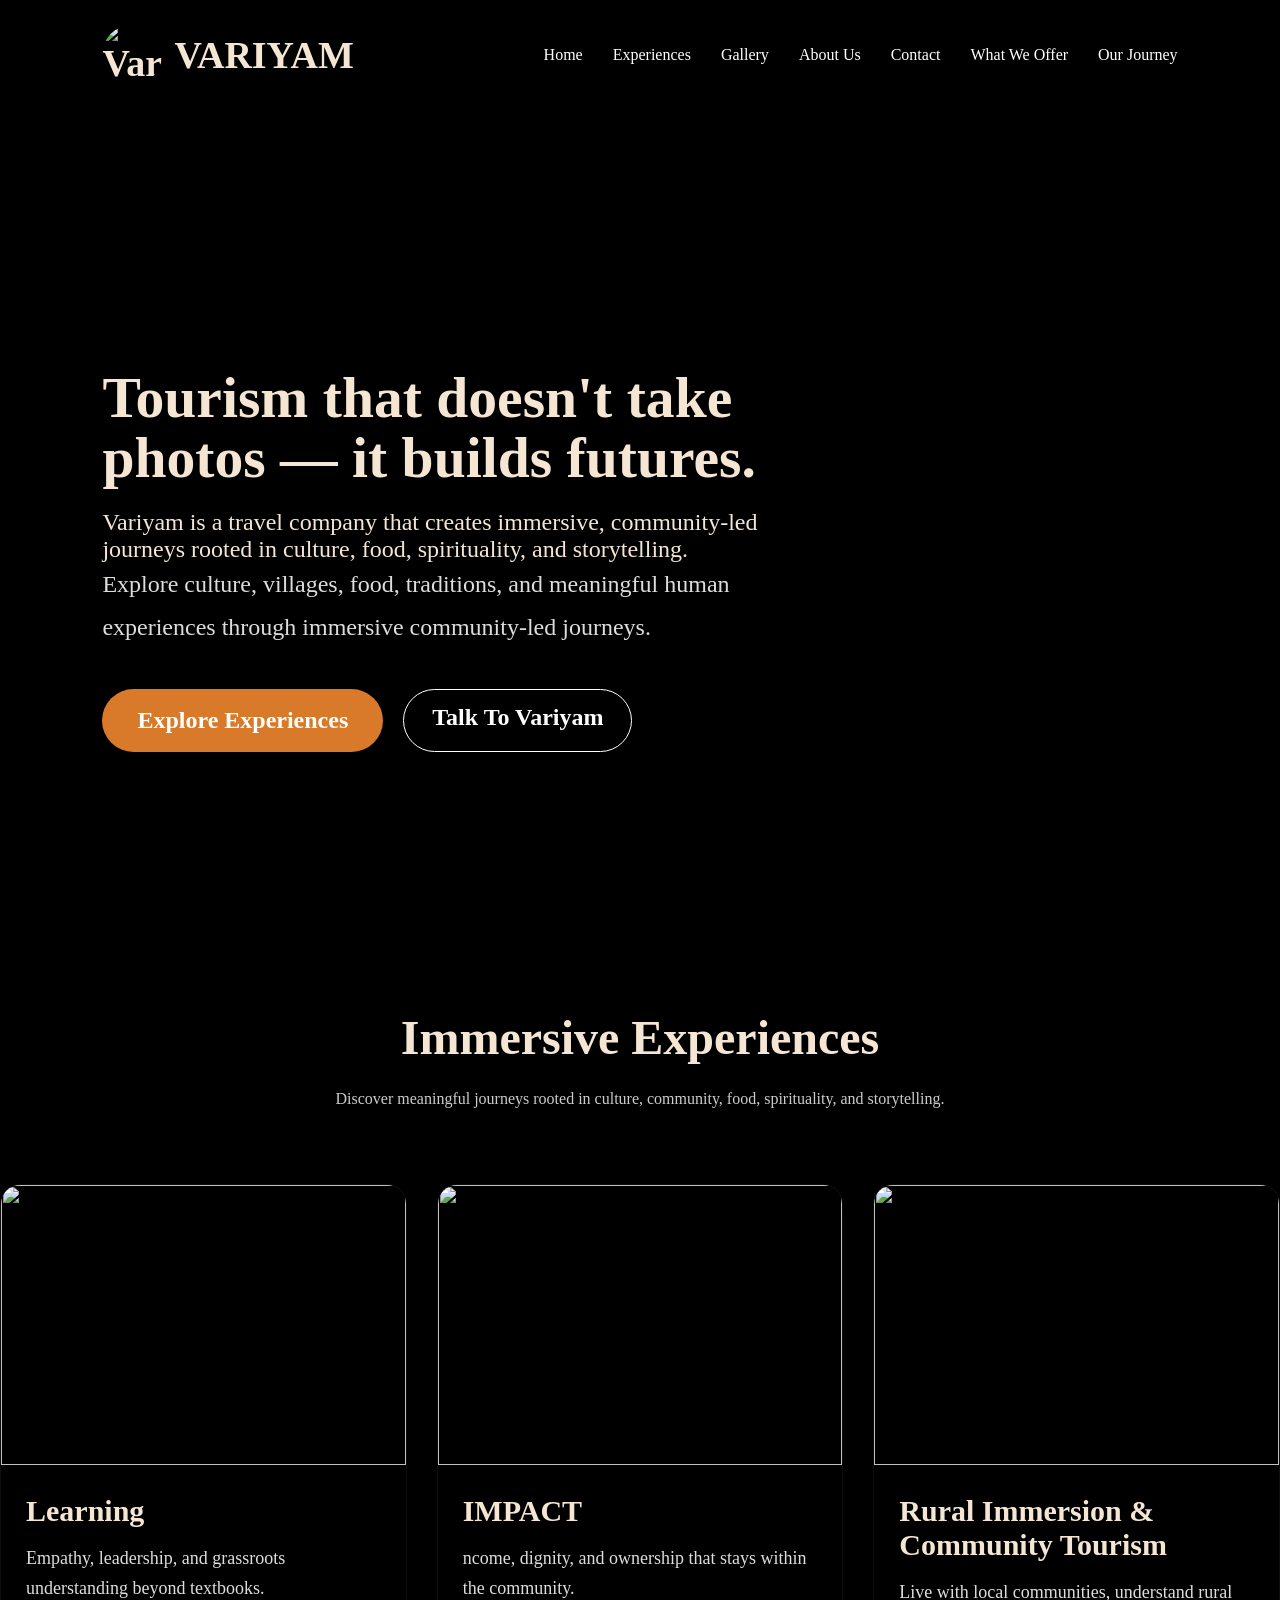
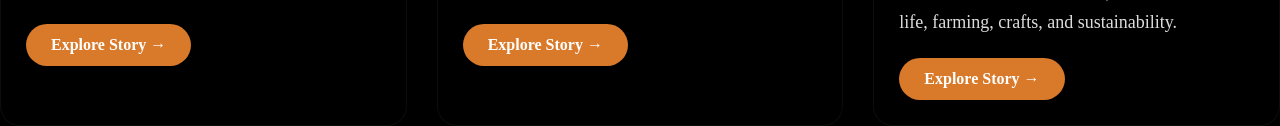
==== index.html @ bc0e55f5 "Add files via upload" ====
<!DOCTYPE html>
<html>
    <head>
    <meta charset="UTF-8">
    <meta name="viewport" content="width=device-width, initial-scale=1.0">

    <title>Variyam</title>
      <!-- Google Font -->
    <link rel="preconnect" href="https://fonts.googleapis.com">

    <link href="https://fonts.googleapis.com/css2?family=Poppins:wght@300;400;500;600;700&display=swap" rel="stylesheet">

    <!-- CSS -->
    <link rel="stylesheet" href="style.css">
</head>

<body>

    <!-- ================= NAVBAR ================= -->

    <nav>

      <div class="logo">
    <img src="images/logo.png" alt="Variyam Logo">
    <span>VARIYAM</span>
</div>

        <ul>

            <li><a href="index.html">Home</a></li>

            <li><a href="experiences.html">Experiences</a></li>

            <li><a href="gallery.html">Gallery</a></li>

            <li><a href="about us.html">About Us</a></li>

            <li><a href="contact.html">Contact</a></li>
            
            <li><a href="What we offer.html">What We Offer</a></li>
            
              <li><a href="journey.html">Our Journey</a></li>

        </ul>

    </nav>
       <!-- ================= HERO SECTION ================= -->

    <section class="hero">

        <!-- LEFT CONTENT -->

        <div class="hero-content">

            <h1>
               Tourism that doesn't take photos — it builds futures.
            </h1>
<h2 style="font-weight: 400; margin-top: 20px;">
                Variyam is a travel company that creates immersive, community-led journeys rooted in culture, food, spirituality, and storytelling.
            <p>
                Explore culture, villages, food, traditions,
                and meaningful human experiences through
                immersive community-led journeys.
            </p>

            <div class="hero-buttons">

                <a href="experiences.html" class="explore-btn">
    Explore Experiences
</a>

                <a href="contact.html" class="btn-secondary">
                    Talk To Variyam
                </a>

            </div>

        </div>

    </section>
    <!-- ================= EXPERIENCES SECTION ================= -->
    <section class="experience">
        <div class="section-title">
            <h2>   Immersive Experiences</h2>
            <p>Discover meaningful journeys rooted in culture,
            community, food, spirituality, and storytelling.</p>
        
        </div>
         <!-- EXPERIENCE CARDS -->
           <div class="experience-container">
           <!-- CARD 1 -->

        <div class="experience-card">
             <img src="images/Learn.jpeg">

            <div class="card-content">
                <h3>Learning </h3>
                <p> Empathy, leadership, and grassroots understanding beyond textbooks.</p>
                      <a href="">
                    Explore Story →
                </a>
           </div>
           </div>
            <!-- CARD 2 -->

        <div class="experience-card">

            <img src="images/impact.jpeg">

            <div class="card-content">

                <h3>
                   IMPACT
                </h3>

                <p>
                   ncome, dignity, and ownership that stays within the community.
                </p>

                <a href="">
                    Explore Story →
                </a>

            </div>

        </div>

        <!-- CARD 3 -->

        <div class="experience-card">

            <img src="images/immersion1.jpeg">

            <div class="card-content">

                <h3>
                   Rural Immersion & Community Tourism
                </h3>

                <p>
                    Live with local communities, understand
                    rural life, farming, crafts, and sustainability.
                </p>

                <a href="">
                    Explore Story →
                </a>

            </div>

        </div>
    </section>
</body>

</html>
---- style.css ----
/* ================= GLOBAL ================= */

*{
    margin:0;
    padding:0;
    box-sizing:border-box;
   
}

html,
body{
    min-height:100%;
    background:#000;
}

body{
    font-family:'times new roman', serif;
    background:transparent;
    color:#f5e6d3;
}

/* ================= NAVBAR ================= */

nav{
    width:100%;

    display:flex;
    justify-content:space-between;   
    align-items:center;

    padding:25px 8%;

    position:sticky;
    top:0;

    z-index:1001;

    background:transparent;

    backdrop-filter:blur(10px);
}

.top-bar {
    position:sticky;
    top:0;
    height:48px;
    width:100%;
    background:rgba(0,0,0,0.35);
    display:flex;
    align-items:center;
    justify-content:center;
    z-index:1002;
}

.top-bar + nav {
    top:48px;
}

.top-wrap {
    width:100%;
    max-width:1200px;
    display:flex;
    justify-content:space-between;
    align-items:center;
    padding:0 8%;
    font-size:0.95rem;
    color:#f5e6d3;
}

.top-left,
.top-right {
    display:flex;
    align-items:center;
    gap:28px;
    flex-wrap:wrap;
}

.top-bar a {
    color:#ad9c86;
    text-decoration:none;
    font-weight:500;
}

.top-icon {
    margin-right:8px;
    font-size:1rem;
}

.top-right a {
    display:inline-flex;
    align-items:center;
    gap:8px;
    border-left:1px solid rgba(0,0,0,0.1);
    padding-left:18px;
}

.top-right a:first-child {
    border-left:none;
    padding-left:0;
}

.logo{
   display: flex;
   align-items: center;
   gap: 12px;
   font-size:38px;
    font-weight:700;
    color:#f5e6d3;
}
.logo img{
    width:60px;
    height:60px;

    object-fit:cover;
    border-radius:50%;
}

nav ul{
    display:flex;
    gap:30px;

    list-style:none;
}

nav ul li a{
    text-decoration:none;
    color:white;

    font-size:16px;
    transition:0.3s;
}

nav ul li a:hover{
    color:#c46b2a;
}

/* ================= HERO ================= */

.hero{
    width:100%;
    min-height:100vh;

    display:flex;
    align-items:center;

    padding:80px 8%;

    position:relative;

    background-image:
    linear-gradient(
        rgba(0,0,0,0.65),
        rgba(0,0,0,0.65)
    ),
    url("images/map.jpeg");

    background-size:cover;
    background-position:center;
    background-repeat:no-repeat;

  
}

.hero-content{
    max-width:700px;

    background:transparent;

    z-index:2;
}

/* LEFT CONTENT */


.hero-content h1{
    font: size 95px;
    line-height:1;

    font-weight:700;
   margin-bottom:30px;

    color:#f5e6d3;
}

.hero-content p{
    font-size:24px;
    line-height:1.8;

    margin-bottom:40px;

    color:#dddddd;
}

/* BUTTONS */

.hero-buttons{
    display:flex;
    gap:20px;
}

.btn,
.btn-secondary{
    padding:14px 28px;

    border-radius:40px;

    text-decoration:none;

    font-weight:600;

    transition:0.3s;
}

.btn{
    background:#c46b2a;
    color:white;
}

.btn:hover{
    background:#d67c39;
}

.btn-secondary{
    border:1px solid white;
    color:white;
}

.btn-secondary:hover{
    background:white;
    color:black;
}







/* ================= MOBILE ================= */

@media(max-width:768px){

    nav{
        flex-direction:column;
        gap:20px;
    }

    nav ul{
        gap:15px;
        flex-wrap:wrap;
        justify-content:center;
    }

    .hero{
        flex-direction:column;

        text-align:center;

        padding-top:180px;
    }

    .hero-content h1{
        font-size:42px;
    }

    .hero-content p{
        font-size:16px;
    }

    .hero-buttons{
        justify-content:center;
        flex-wrap:wrap;
    }

    .india-map{
        width:280px;
        margin-top:50px;
    }

    .pin{
        width:28px;
    }

    .page-hero.contact-hero {
      min-height:380px;
      padding:120px 0;
    }

    .page-hero.contact-hero .hero-content {
      padding:0 6%;
    }

    .page-hero.contact-hero h1 {
      font-size:3rem;
    }

    .contact-section {
      padding:50px 6%;
    }

    .contact-grid {
      gap:18px;
    }
}

/* ================= CONTACT PAGE ================= */

.page-hero.contact-hero {
    min-height:460px;
    padding:0;
    position:relative;
    display:flex;
    align-items:center;
    justify-content:center;
    background-image:
      linear-gradient(rgba(10,10,10,0.55), rgba(10,10,10,0.55)),
      url("images/map.jpeg");
    background-size:cover;
    background-position:center;
}

.page-hero.contact-hero .hero-overlay {
    position:absolute;
    inset:0;
    background: rgba(0,0,0,0.35);
}

.page-hero.contact-hero .hero-content {
    position:relative;
    z-index:2;
    text-align:center;
    padding:120px 8% 80px;
    width:min(100%, 1100px);
}

.page-hero.contact-hero h1 {
    font-size:4.6rem;
    line-height:1.05;
    margin-bottom:18px;
    color:#ffffff;
}

.page-hero.contact-hero .breadcrumb {
    color:#f5e6d3;
    font-size:0.95rem;
    letter-spacing:0.08em;
}

.page-hero.contact-hero .breadcrumb a {
    color:#f5e6d3;
    text-decoration:none;
}

.contact-section {
    padding:80px 8%;
    background: transparent;
}

.contact-grid {
    display:grid;
    grid-template-columns:repeat(4, minmax(220px, 1fr));
    gap:28px;
    max-width:1200px;
    margin:0 auto;
}

.contact-card {
  
    background:rgba(255,255,255,0.06);

    backdrop-filter:blur(12px);

    border:1px solid rgba(255,255,255,0.08);

    border-radius:28px;

    padding:40px;

    color:#f5e6d3;

    transition:0.4s;

    box-shadow:0 10px 40px rgba(0,0,0,0.35);
}

.contact-card .icon {
    display:inline-flex;
    width:60px;
    height:60px;
    align-items:center;
    justify-content:center;
    border-radius:50%;
    background:#746d38;
    color:#1c1c1c;
    font-size:1.6rem;
    margin-bottom:20px;
}

.contact-card h3 {
    font-size:1.25rem;
    margin-bottom:12px;
    color:#848383;
}

.contact-card p {
    color:#d4c1c1;
    line-height:1.85;
    font-size:0.98rem;
}
.contact-card:hover{

    transform:translateY(-10px);

    border-color:#d97a2b;

    background:rgba(255,255,255,0.09);
}

.whatsapp-float {
    position:fixed;
    right:30px;
    bottom:28px;
    width:60px;
    height:60px;
    border-radius:50%;
    background:#6a716d;
    display:flex;
    align-items:center;
    justify-content:center;
    color:#a1b69a;
    font-size:28px;
    box-shadow:0 18px 40px rgba(0,0,0,0.25);
    text-decoration:none;
    z-index:1000;
}

nav ul li a.active,
nav ul li a:hover {
    color:white;
}

/* ================= GALLERY PAGE ================= */
.gallery-page {
    padding:120px 8% 80px;
    background-image:
     linear-gradient(rgba(0,0,0,0.55),
    rgba(0,0,0,0.55)),
    url("images/Devdari-Waterfall.jpg");

    background-size:cover;
    background-position:center;
    background-repeat:no-repeat;
    background-attachment:fixed;
    color:#b6adad;
    min-height:100vh;
}

.gallery-page .section-title h1 {
    font-size:3.2rem;
    color:white;
    margin-bottom:16px;
}

.gallery-page .section-title p {
    max-width:760px;
    margin:auto;
    color:#fbf4f4;
    line-height:1.8;
}

.gallery-filters {
    display:flex;
    flex-wrap:wrap;
    justify-content:center;
    gap:16px;
    list-style:none;
    margin:50px 0 35px;
    padding:0;
}

.gallery-filter-btn {
    border:none;
    background:transparent;
    color:#5c5c5c;
    font-weight:600;
    padding:12px 18px;
    border-radius:999px;
    cursor:pointer;
    transition:0.3s;
}

.gallery-filter-btn:hover,
.gallery-filter-btn.active {
    background:#ffffff;
    color:#1c1c1c;
    box-shadow:0 16px 40px rgba(0,0,0,0.08);
}

.gallery-grid {
    display:grid;
    grid-template-columns:repeat(3, minmax(0, 1fr));
    gap:25px;
    max-width:1200px;
    margin:0 auto;
}

.gallery-card {
    position:relative;
    border-radius:28px;
    overflow:hidden;
    min-height:300px;
    box-shadow:0 18px 45px rgba(0,0,0,0.08);
    background:rgba(0,0,0,0.45);
    border:1px solid rgba(255,255,255,0.04);
    backdrop-filter:blur(6px);
}

.gallery-card img {
    width:100%;
    height:100%;
    object-fit:cover;
    display:block;
    transition:transform 0.35s ease;
}

.gallery-card:hover img {
    transform:scale(1.05);
}

.gallery-overlay {
    position:absolute;
    inset:0;
    background:linear-gradient(180deg, rgba(0,0,0,0.15) 0%, rgba(0,0,0,0.72) 100%);
    display:flex;
    align-items:flex-end;
    justify-content:center;
    padding:24px;
    opacity:0;
    transition:opacity 0.25s ease;
}

.gallery-card:hover .gallery-overlay {
    opacity:1;
}

.view-button {
    width:72px;
    height:72px;
    border-radius:50%;
    background:rgba(0,0,0,0.55);
    border:1px solid rgba(255,255,255,0.2);
    color:#ffffff;
    display:flex;
    align-items:center;
    justify-content:center;
    text-transform:uppercase;
    letter-spacing:0.08em;
    font-size:0.88rem;
}

.gallery-caption {
    position:absolute;
    left:24px;
    bottom:24px;
    color:#ffffff;
    font-size:1rem;
    font-weight:700;
    text-shadow:0 16px 30px rgba(0,0,0,0.45);
    z-index:2;
}

@media(max-width:992px) {
    .gallery-grid {
        grid-template-columns:repeat(2, minmax(0, 1fr));
    }
}

@media(max-width:720px) {
    .gallery-page {
        padding:100px 4% 60px;
    }

    .gallery-grid {
        grid-template-columns:1fr;
    }

    .gallery-filters {
        justify-content:center;
    }
}

/* ================= EXPERIENCES ================= */

.experiences{

    padding:100px 8%;

    background:transparent;
}
.experience-categories{

    margin-top:80px;
}

.experience-categories h2{

    font-size:55px;

    color:#f5e6d3;

    margin-bottom:50px;

    text-align:center;
}

/* GRID */

.category-grid{

    display:grid;

    grid-template-columns:
    repeat(auto-fit,minmax(300px,1fr));

    gap:30px;
}

/* CARD */

.category-card{

    background:rgba(0,0,0,0.45);
    backdrop-filter:blur(8px);
    padding:35px;
    border-radius:25px;
    transition:0.4s;
    border:1px solid rgba(255,255,255,0.06);
}

/* HOVER */

.category-card:hover{

    transform:translateY(-10px);

    background:rgba(255,255,255,0.12);
}

/* TITLE */

.category-card h3{

    font-size:28px;

    color:#f5e6d3;

    margin-bottom:20px;

    line-height:1.3;
}

/* TEXT */

.category-card p{

    color:#dddddd;

    font-size:18px;

    line-height:1.8;
}

.section-title{
    text-align:center;

    margin-bottom:70px;
}

.section-title h2{
    font-size:48px;

    color:#f5e6d3;

    margin-bottom:20px;
}

.section-title p{
    color:#cccccc;

    max-width:700px;

    margin:auto;

    line-height:1.8;
}

/* CARDS */

.experience-container{

    display:grid;

    grid-template-columns:repeat(3,1fr);

    gap:30px;
}

/* SINGLE CARD */

.experience-card{

    background:rgba(0,0,0,0.5);
    border-radius:20px;
    overflow:hidden;
    transition:0.4s;
    box-shadow:0 10px 30px rgba(0,0,0,0.45);
    border:1px solid rgba(255,255,255,0.05);
    backdrop-filter:blur(6px);
}

.experience-card:hover{

    transform:translateY(-10px);
}

/* IMAGE */

.experience-card img{

    width:100%;

    height:280px;

    object-fit:cover;
}

/* CONTENT */

.card-content{

    padding:30px;
}

.card-content h3{

    font-size:28px;

    margin-bottom:15px;

    color:#f5e6d3;
}

.card-content p{

    color:#cccccc;

    line-height:1.8;

    margin-bottom:25px;
}

/* LINK */

.card-content a{

    color:#c46b2a;

    text-decoration:none;

    font-weight:600;
}

.card-content a:hover{

    color:#d95319;
}
.experiences-page{

    min-height:100vh;

    padding:120px 8%;

    background-image:
    linear-gradient(rgba(0,0,0,0.55),
    rgba(0,0,0,0.55)),
    url("images/Devdari-Waterfall.jpg");

    background-size:cover;

    background-position:center;

    background-repeat:no-repeat;

    color:white;
}
.experience-cards{

    margin-top:80px;

    display:flex;

    flex-direction:row;

    flex-wrap:wrap;

    gap:40px;

    padding:0 8%;
}

.card{

    background:rgba(255,255,255,0.08);

    backdrop-filter:blur(10px);

    border-radius:20px;

    overflow:hidden;

    transition:0.4s;

    box-shadow:0 0 20px rgba(0,0,0,0.4);

    flex:1 1 320px;

    min-width:320px;
}

.card{

    background:rgba(255,255,255,0.08);

    backdrop-filter:blur(10px);

    border-radius:20px;

    overflow:hidden;

    transition:0.4s;

    box-shadow:0 0 20px rgba(0,0,0,0.4);
}

.card:hover{

    transform:translateY(-10px);
}

.card img{

    width:100%;

    height:250px;

    object-fit:cover;
}

.card-content{

    padding:25px;
}

.card-content h3{

    font-size:30px;

    margin-bottom:15px;

    color:#f5e6d3;
}

.card-content p{

    font-size:18px;

    line-height:1.7;

    margin-bottom:20px;

    color:#dddddd;
}

.card-content a{

    display:inline-block;

    padding:12px 25px;

    background:#d97a2b;

    color:white;

    text-decoration:none;

    border-radius:30px;

    transition:0.3s;
}

.card-content a:hover{

    background:#f08a35;
}

/* ================= MOBILE ================= */

@media(max-width:768px){

    .experience-container{

        grid-template-columns:1fr;
    }

    .experience-cards{

        flex-direction:column;
    }

    .section-title h2{

        font-size:36px;
    }
}
.explore-btn{
    display:inline-block;

    padding:18px 35px;

    background:#d97a2b;

    color:white;

    text-decoration:none;

    border-radius:40px;

    font-weight:600;

    transition:0.3s;
}

.explore-btn:hover{
    transform:translateY(-3px);

    background:#f08a35;
}

/* ================= ABOUT US PAGE ================= */
body.AboutUsPage{

    min-height:100vh;
    background-image:
    linear-gradient(
    rgba(0,0,0,0.65),
    rgba(0,0,0,0.65)),
    url("images/Devdari-Waterfall.jpg");


    
    background-size:cover;

    background-position:center;

    background-repeat:no-repeat;

    background-attachment:fixed;

    color:#f5e6d3;
}
.about-section{

    padding:120px 8%;
background:transparent;

    color:white;
}

.about-container{

    max-width:1400px;

    margin:auto;
}

/* TAG */

.about-tag{

    color:#d97a2b;

    letter-spacing:3px;

    font-size:14px;

    margin-bottom:20px;
}

/* HEADING */

.about-section h2{

    font-size:70px;

    line-height:1.1;

    color:#f5e6d3;

    max-width:900px;

    margin-bottom:35px;
}

/* INTRO */

.about-intro{

    font-size:24px;

    line-height:1.8;

    color:#cccccc;

    max-width:900px;

    margin-bottom:80px;
}

/* GRID */

.about-grid{

    display:grid;

    grid-template-columns:
    repeat(auto-fit,minmax(320px,1fr));

    gap:35px;
}

/* CARD */

.about-card{

    background:#1b1b1b;

    padding:35px;

    border-radius:25px;

    transition:0.4s;

    border:1px solid rgba(255,255,255,0.05);
}

/* HOVER */

.about-card:hover{

    transform:translateY(-10px);

    border-color:#d97a2b;
}

/* CARD TITLE */

.about-card h3{

    font-size:30px;

    margin-bottom:18px;

    color:#f5e6d3;
}

/* CARD TEXT */

.about-card p{

    color:#bbbbbb;

    line-height:1.9;

    font-size:18px;
}

@media(max-width:768px) {
    body.AboutUsPage .overlay-content {
        padding:60px 6%;
    }

    body.AboutUsPage .Header {
        padding:28px;
    }

    body.AboutUsPage .Header h1 {
        font-size:2.8rem;
    }

    body.AboutUsPage .story-section {
        padding:28px 24px;
    }

    body.AboutUsPage .story-section h2 {
        font-size:2.1rem;
    }

    body.AboutUsPage .story-section h3 {
        font-size:1.4rem;
    }

    body.AboutUsPage .overlay-content > div {
        padding:24px;
    }

    body.AboutUsPage .overlay-content ul {
        flex-direction:column;
        align-items:center;
    }
}

/* ================= WHAT WE OFFER ================= */

.container{
    max-width:1200px;
    margin:0 auto;
    padding:0 8%;
}

.hero h1{
    font-size:3.6rem;
    line-height:1.05;
    margin-bottom:12px;
    color:#f5e6d3;
    font-weight:700;
}

.lead{
    color:#e9dfc9;
    font-size:1.125rem;
    max-width:720px;
    margin:12px 0 24px;
}

.offers{
    padding:80px 0;
}

.offer-grid{
    display:grid;
    grid-template-columns:repeat(4, 1fr);
    gap:28px;
    max-width:1200px;
    margin:0 auto;
}

.offer{
    background:rgba(255,255,255,0.03);
    border-radius:16px;
    padding:28px;
    text-align:center;
    box-shadow:0 12px 30px rgba(0,0,0,0.25);
}

.offer .icon{
    width:64px;
    height:64px;
    border-radius:50%;
    background:#c46b2a;
    color:#fff;
    display:flex;
    align-items:center;
    justify-content:center;
    font-size:1.6rem;
    margin:0 auto 16px;
}

.offer h3{
    margin-top:10px;
    margin-bottom:8px;
    color:#f5e6d3;
    font-size:1.15rem;
}

.offer p{
    color:#d2c8b2;
    line-height:1.8;
}

.cta{
    padding:60px 0;
    text-align:center;
}

.cta .btn{
    display:inline-block;
    margin:18px auto 0;
}

.site-footer{
    padding:36px 0;
    text-align:center;
    background:rgba(0,0,0,0.6);
    color:#bdb09a;
}

@media(max-width:992px){
    .offer-grid{
        grid-template-columns:repeat(2,1fr);
    }
}

@media(max-width:600px){
    .offer-grid{
        grid-template-columns:1fr;
    }
    .offer{
        text-align:left;
    }
    .hero{
        padding:60px 8%;
    }
    .container{padding:0 6%;}
}

/* =========================
   STORY SECTION
========================= */

.story-section{

    padding:120px 8%;

    background:
    linear-gradient(
        rgba(10,10,10,0.82),
        rgba(20,10,5,0.88)
    ),
    url("images/varanasi-ganga.jpg");

    background-size:cover;

    background-position:center;

    background-repeat:no-repeat;

    color:#f5e6d3;
}

/* HEADER */

.story-header{

    max-width:1000px;

    margin-bottom:80px;
}

.story-tag{

    display:inline-block;

    padding:10px 20px;

    border-radius:30px;

    background:rgba(255,255,255,0.08);

    color:#d97a2b;

    font-size:14px;

    letter-spacing:2px;

    margin-bottom:25px;
}

.story-header h1{

    font-size:72px;

    line-height:1.1;

    margin-bottom:30px;

    font-family:'Playfair Display', serif;

    color:#f5e6d3;
}

.story-intro{

    font-size:22px;

    line-height:1.9;

    color:#dddddd;

    max-width:900px;
}

/* =========================
   TIMELINE
========================= */

.timeline{

    display:grid;

    grid-template-columns:repeat(auto-fit,minmax(280px,1fr));

    gap:35px;

    margin-bottom:100px;
}

.timeline-card{

    background:rgba(255,255,255,0.06);

    backdrop-filter:blur(10px);

    border:1px solid rgba(255,255,255,0.08);

    border-radius:24px;

    padding:35px;

    transition:0.4s;

    box-shadow:0 10px 30px rgba(0,0,0,0.35);
}

.timeline-card:hover{

    transform:translateY(-10px);

    border-color:#d97a2b;
}

.timeline-card h2{

    font-size:32px;

    margin-bottom:20px;

    color:#ffd8a4;

    font-family:'Playfair Display', serif;
}

.timeline-card p{

    font-size:17px;

    line-height:1.9;

    color:#dddddd;
}

/* =========================
   WORK SECTION
========================= */

.work-section{

    margin-bottom:80px;

    padding:50px;

    border-radius:30px;

    background:rgba(255,255,255,0.05);

    border:1px solid rgba(255,255,255,0.08);
}

.work-section h2{

    font-size:48px;

    margin-bottom:20px;

    color:#f5e6d3;
}

.work-section p{

    font-size:22px;

    line-height:1.8;

    color:#dddddd;
}

/* =========================
   IMPACT SECTION
========================= */

.impact-section h2{

    font-size:54px;

    margin-bottom:50px;

    text-align:center;

    color:#f5e6d3;

    font-family:'Playfair Display', serif;
}

.impact-grid{

    display:grid;

    grid-template-columns:repeat(auto-fit,minmax(220px,1fr));

    gap:30px;
}

.impact-card{

    background:rgba(255,255,255,0.06);

    border:1px solid rgba(255,255,255,0.08);

    border-radius:24px;

    padding:45px 30px;

    text-align:center;

    transition:0.4s;

    backdrop-filter:blur(8px);
}

.impact-card:hover{

    transform:translateY(-10px);

    border-color:#d97a2b;

    background:rgba(255,255,255,0.08);
}

.impact-card h3{

    font-size:56px;

    color:#d97a2b;

    margin-bottom:15px;

    font-family:'Playfair Display', serif;
}

.impact-card p{

    font-size:18px;

    color:#f5e6d3;
}

/* =========================
   RESPONSIVE
========================= */

@media(max-width:768px){

    .story-header h1{

        font-size:48px;
    }

    .story-intro{

        font-size:18px;
    }

    .work-section h2,
    .impact-section h2{

        font-size:38px;
    }

    .work-section p{

        font-size:18px;
    }

    .impact-card h3{

        font-size:42px;
    }
}
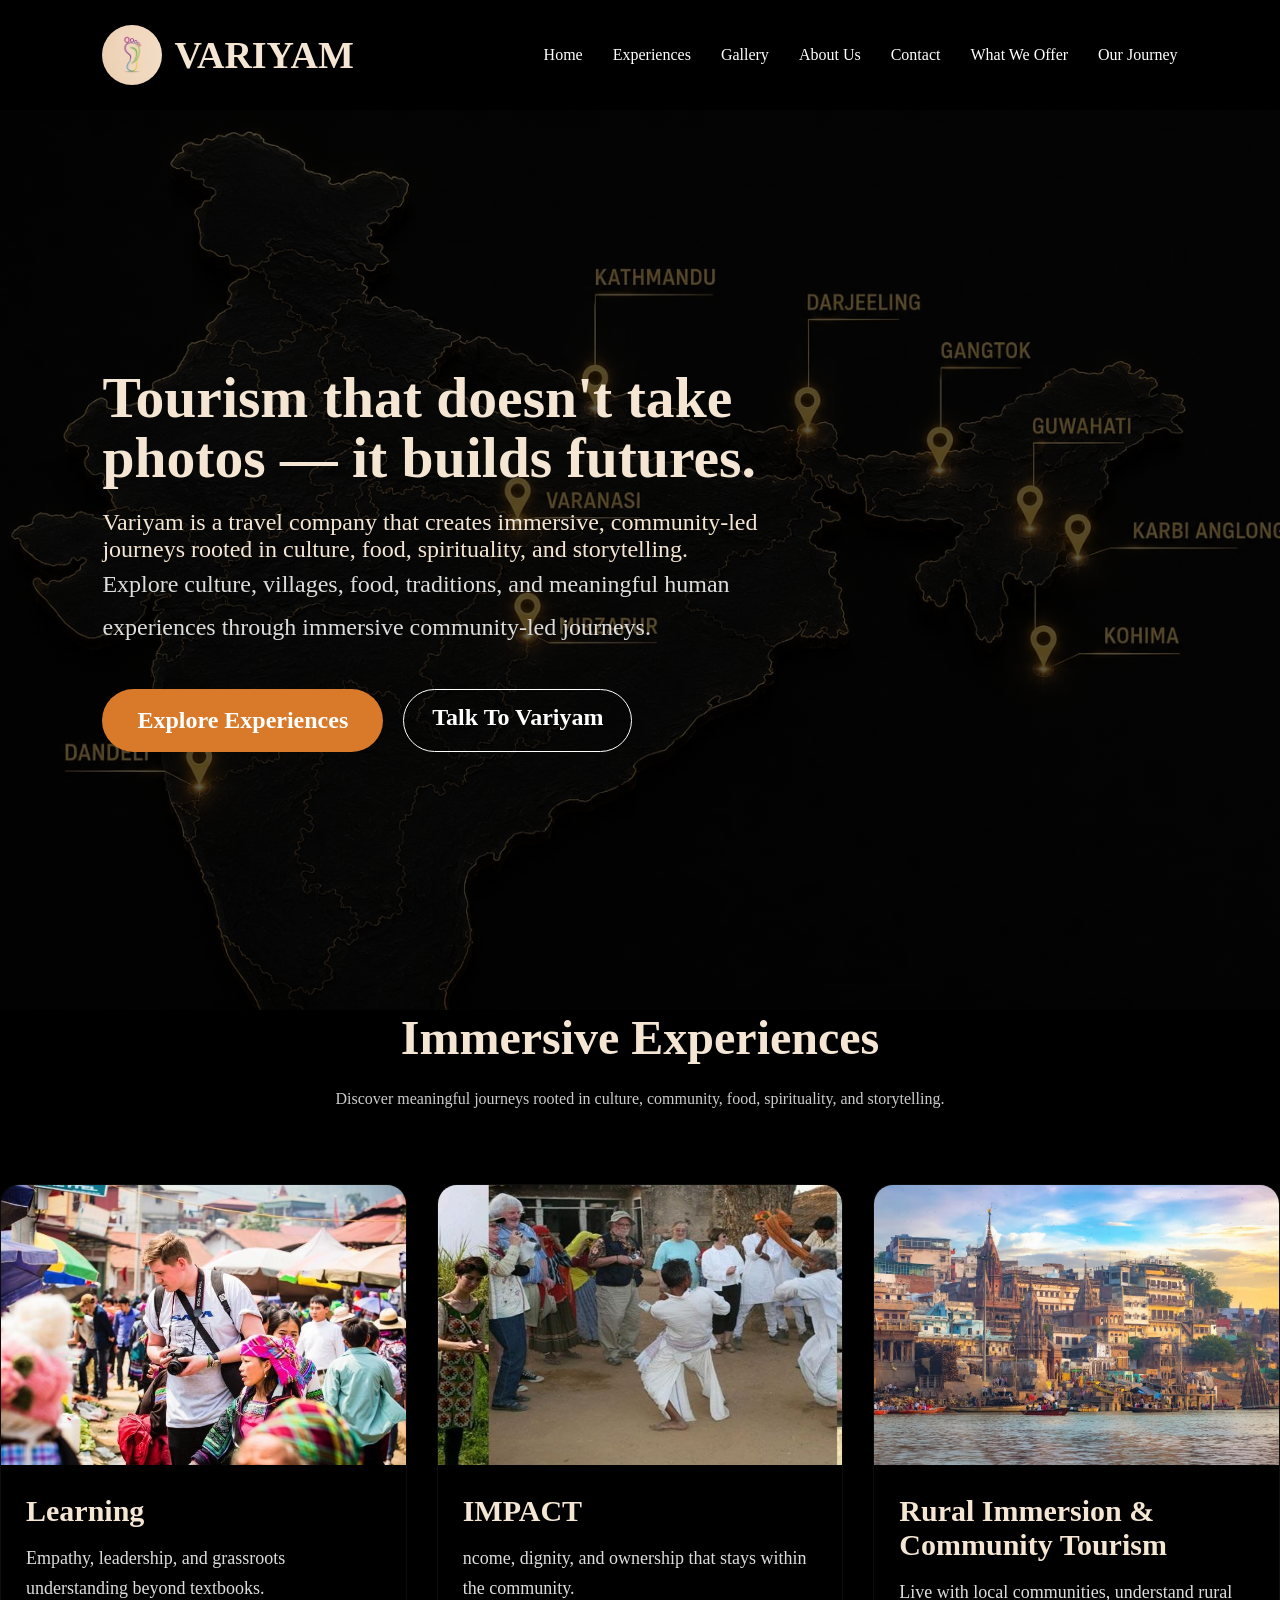
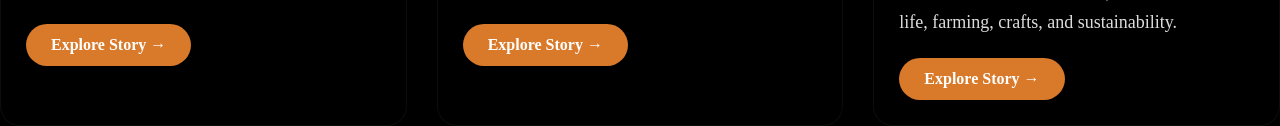
==== commit f2aad292: "Added proper images folder" ====
--- a/index.html
+++ b/index.html
@@ -33,11 +33,11 @@
 
             <li><a href="gallery.html">Gallery</a></li>
 
-            <li><a href="about us.html">About Us</a></li>
+            <li><a href="about-us.html">About Us</a></li>
 
             <li><a href="contact.html">Contact</a></li>
             
-            <li><a href="What we offer.html">What We Offer</a></li>
+            <li><a href="what-we-offer.html">What We Offer</a></li>
             
               <li><a href="journey.html">Our Journey</a></li>
 
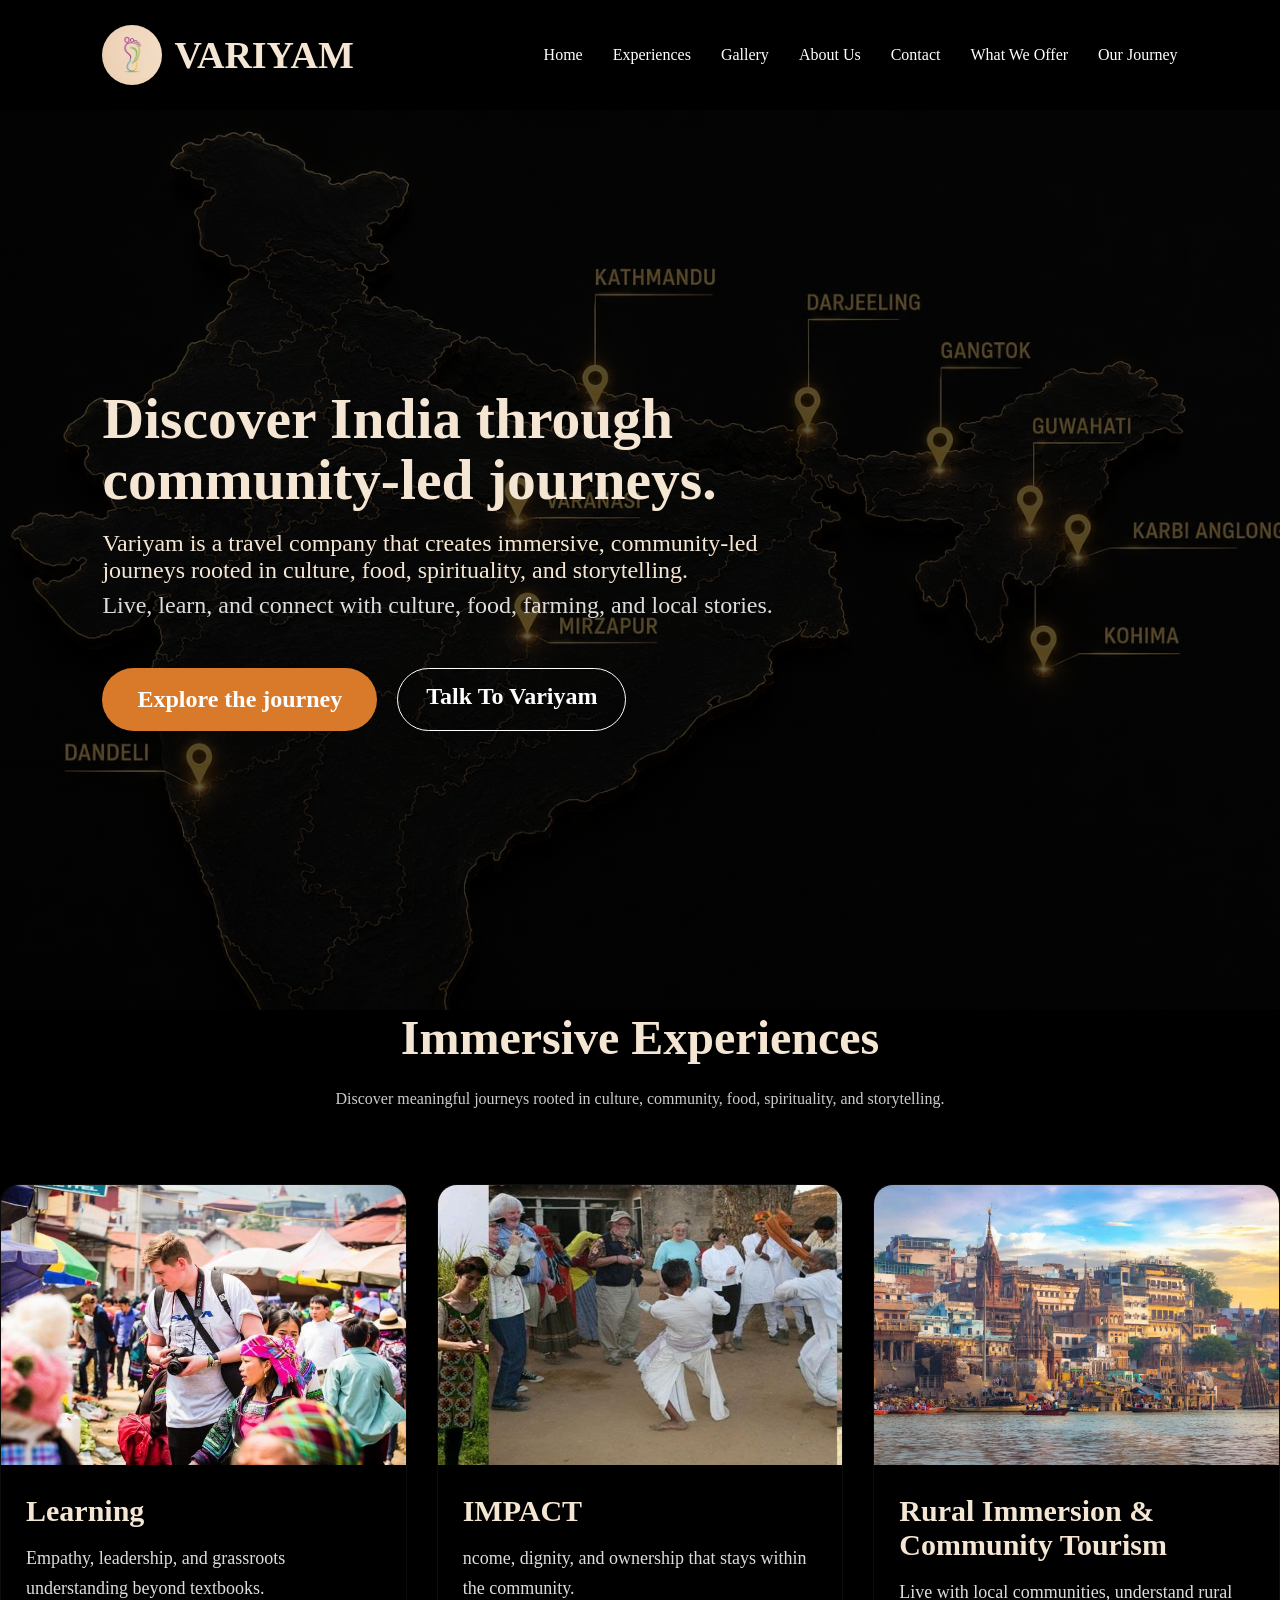
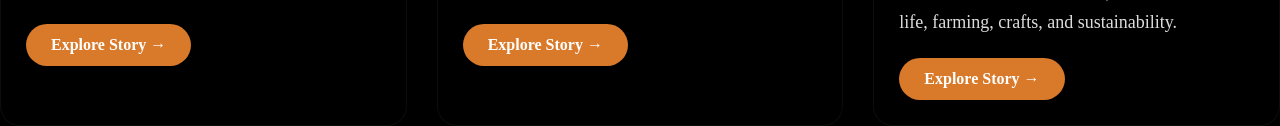
==== commit 9c6c1199: "Updated website pages and structure" ====
--- a/index.html
+++ b/index.html
@@ -53,20 +53,18 @@
         <div class="hero-content">
 
             <h1>
-               Tourism that doesn't take photos — it builds futures.
+              Discover India through community-led journeys.
             </h1>
 <h2 style="font-weight: 400; margin-top: 20px;">
                 Variyam is a travel company that creates immersive, community-led journeys rooted in culture, food, spirituality, and storytelling.
             <p>
-                Explore culture, villages, food, traditions,
-                and meaningful human experiences through
-                immersive community-led journeys.
+               Live, learn, and connect with culture, food, farming, and local stories.
             </p>
 
             <div class="hero-buttons">
 
                 <a href="experiences.html" class="explore-btn">
-    Explore Experiences
+    Explore the journey
 </a>
 
                 <a href="contact.html" class="btn-secondary">
--- a/style.css
+++ b/style.css
@@ -402,11 +402,19 @@
     color:#848383;
 }
 
+.contact-card {
+    min-width:0;
+}
+
 .contact-card p {
     color:#d4c1c1;
     line-height:1.85;
     font-size:0.98rem;
-}
+    max-width:100%;
+    overflow-wrap:anywhere;
+    word-break:break-word;
+}
+
 .contact-card:hover{
 
     transform:translateY(-10px);
